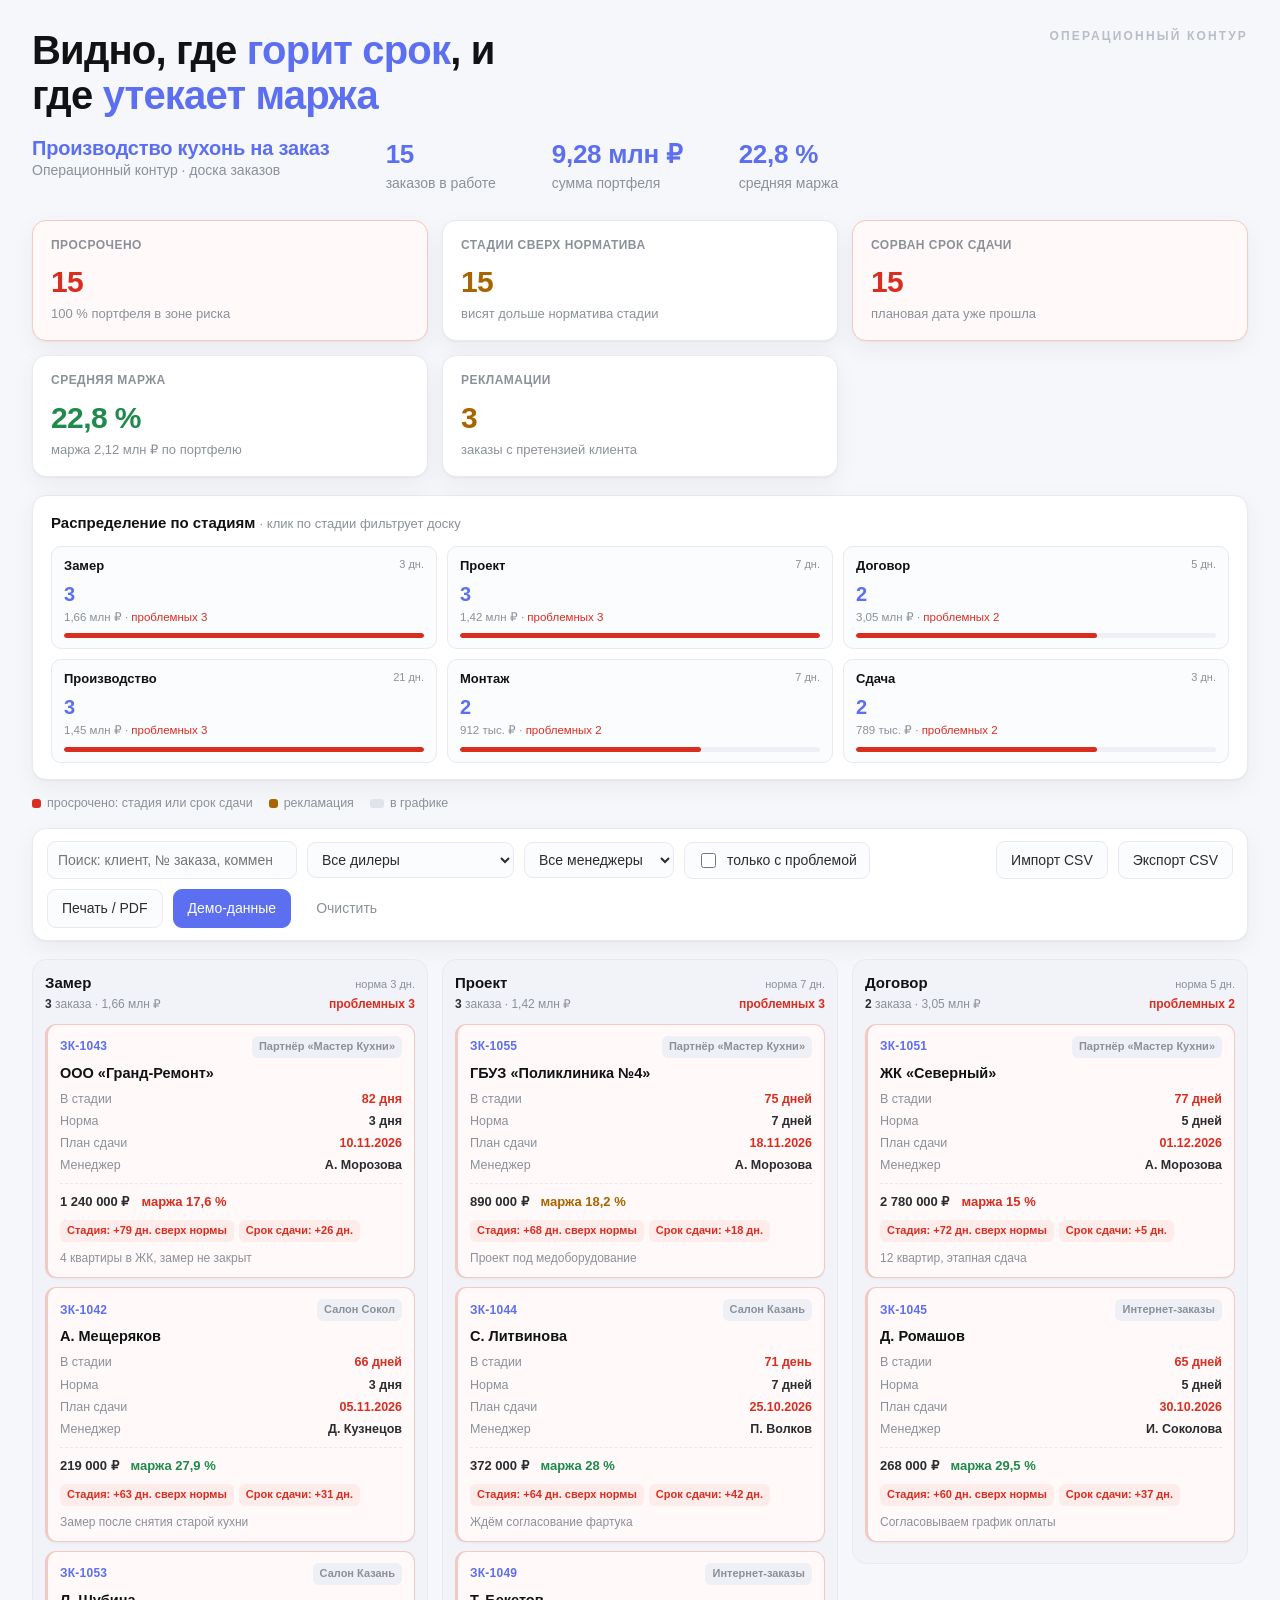
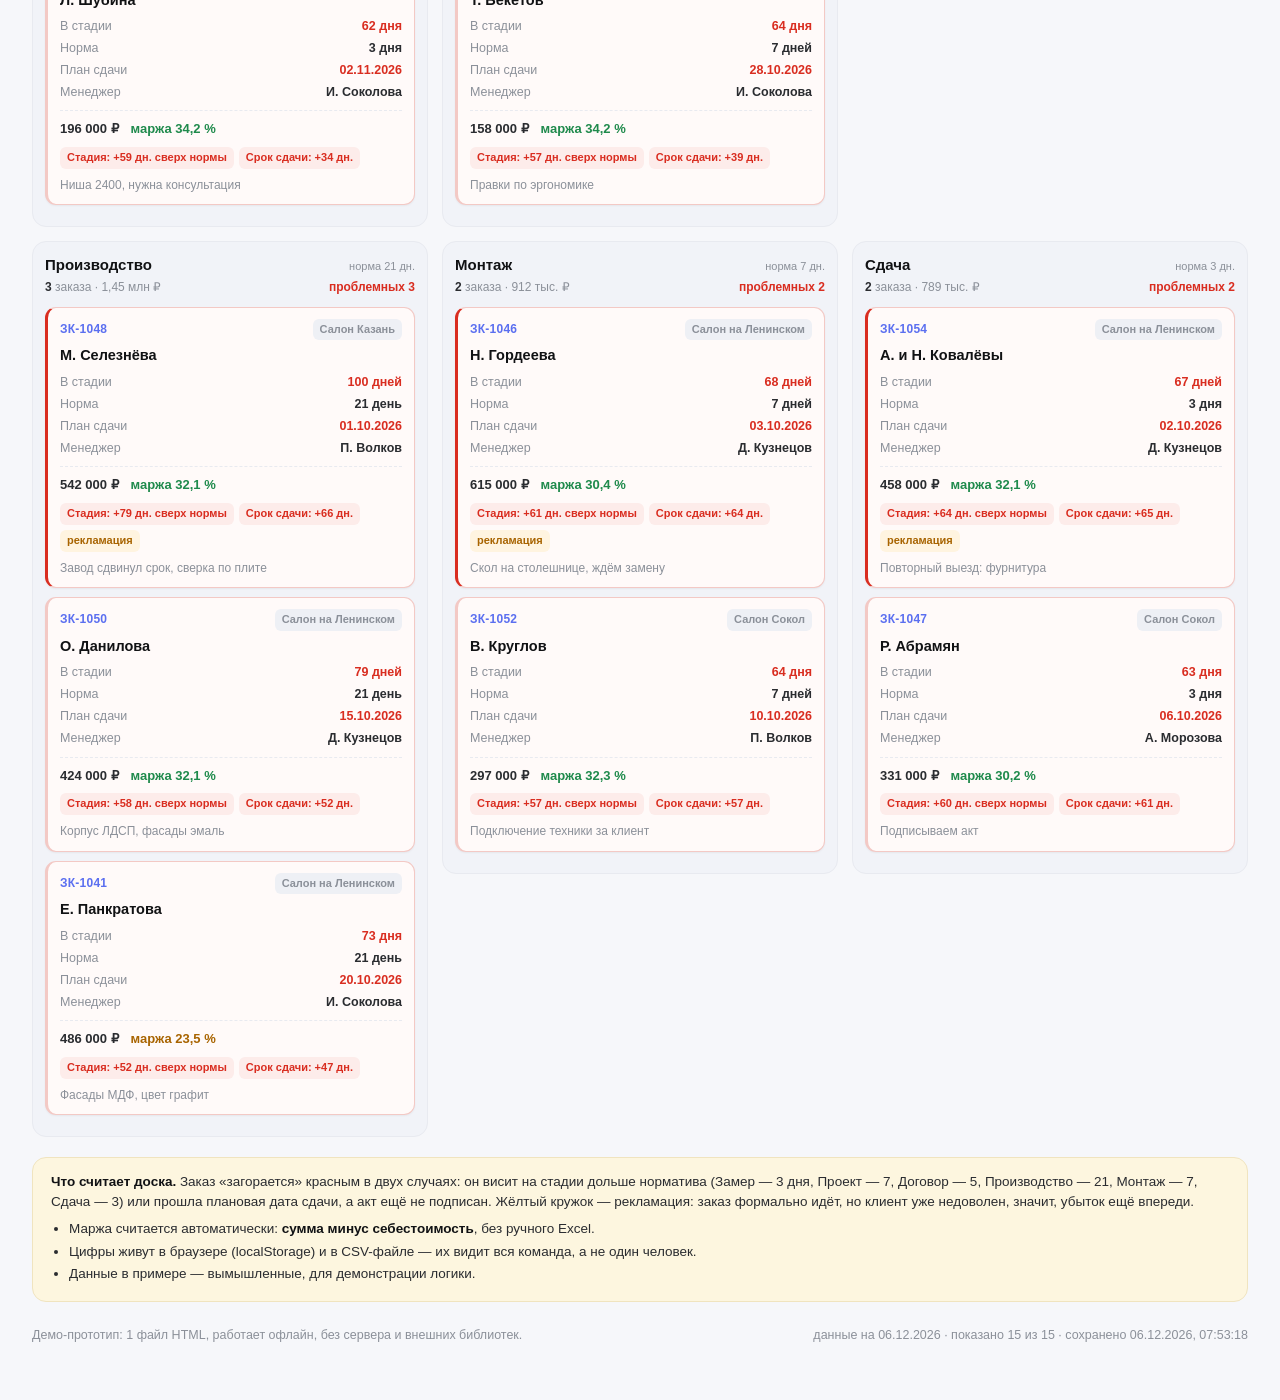
==== Systematica/case_operational_director/tool/index.html @ 05aae164 "Systematica: план на 3 месяца и доска заказов (HTML-прототип + автотест + PDF)" ====
<!DOCTYPE html>
<html lang="ru">
<head>
<meta charset="utf-8">
<meta name="viewport" content="width=device-width, initial-scale=1">
<title>Доска заказов · контроль сроков и маржи</title>
<style>
:root{
  --ink:#111214;
  --body:#2a2c30;
  --muted:#8b9099;
  --accent:#5b6ff0;
  --accent-soft:#8b98f5;
  --chip-bg:#eef1fb;
  --chip-ink:#2f6fd0;
  --cream:#fdf6df;
  --line:#e8eaf0;
  --card:#ffffff;
  --bg:#f6f7fa;
  --red:#d92d20;
  --red-bg:#fdecea;
  --amber:#a86400;
  --amber-bg:#fff4e0;
  --green:#1f8a4c;
  --green-bg:#e9f7ee;
  --radius:14px;
  --shadow:0 1px 2px rgba(17,18,20,.04), 0 8px 24px rgba(17,18,20,.05);
}
*{box-sizing:border-box}
html,body{margin:0}
body{
  background:var(--bg);
  color:var(--body);
  font-family:'Inter','Manrope','Golos Text',-apple-system,BlinkMacSystemFont,'Helvetica Neue',Arial,sans-serif;
  font-size:15px;
  line-height:1.45;
  -webkit-font-smoothing:antialiased;
}
.wrap{max-width:1780px;margin:0 auto;padding:28px 32px 56px}
.hl{color:var(--accent)}

/* ---------- header ---------- */
.top{display:flex;justify-content:space-between;align-items:flex-start;gap:24px;margin-bottom:22px}
.mark{color:#b9bdc7;font-size:12px;letter-spacing:.18em;text-transform:uppercase;font-weight:600;white-space:nowrap}
h1{
  margin:0 0 14px;
  font-size:40px;
  line-height:1.12;
  font-weight:800;
  letter-spacing:-.02em;
  color:var(--ink);
  max-width:22ch;
}
.facts{display:flex;gap:56px;flex-wrap:wrap;margin:18px 0 0}
.fact b{display:block;font-size:26px;font-weight:700;color:var(--accent);letter-spacing:-.01em}
.fact span{display:block;font-size:14px;color:var(--muted)}
.fact-h{font-size:20px!important;font-weight:700;color:var(--accent)!important;line-height:1.2}
.fact-hs{font-size:14px;color:var(--body)}

/* ---------- kpi ---------- */
.kpis{display:grid;grid-template-columns:repeat(5,1fr);gap:14px;margin:26px 0 18px}
.kpi{background:var(--card);border:1px solid var(--line);border-radius:var(--radius);padding:16px 18px;box-shadow:var(--shadow)}
.kpi .lbl{font-size:12px;letter-spacing:.04em;text-transform:uppercase;color:var(--muted);font-weight:600}
.kpi .val{font-size:30px;font-weight:800;letter-spacing:-.02em;margin-top:6px;color:var(--ink)}
.kpi .sub{font-size:13px;color:var(--muted);margin-top:2px}
.kpi.bad{border-color:#f3c9c5;background:#fffaf9}
.kpi.bad .val{color:var(--red)}
.kpi.warn .val{color:var(--amber)}
.kpi.good .val{color:var(--green)}

/* ---------- stage bar ---------- */
.stages{background:var(--card);border:1px solid var(--line);border-radius:var(--radius);padding:16px 18px;box-shadow:var(--shadow);margin-bottom:14px}
.stages h2{margin:0 0 12px;font-size:15px;font-weight:700;color:var(--ink)}
.stages h2 small{font-weight:500;color:var(--muted);font-size:13px}
.sbar{display:grid;grid-template-columns:repeat(6,1fr);gap:10px}
.schip{border:1px solid var(--line);border-radius:10px;padding:10px 12px;cursor:pointer;background:#fbfcfe;transition:.12s}
.schip:hover{border-color:var(--accent-soft);background:var(--chip-bg)}
.schip.active{border-color:var(--accent);background:var(--chip-bg);box-shadow:0 0 0 2px rgba(91,111,240,.15)}
.schip .nm{font-size:13px;font-weight:600;color:var(--ink);display:flex;justify-content:space-between;gap:6px}
.schip .nm i{font-style:normal;color:var(--muted);font-weight:500;font-size:11px}
.schip .cnt{font-size:20px;font-weight:800;color:var(--accent);margin-top:4px}
.schip .sum{font-size:11.5px;color:var(--muted)}
.track{height:5px;border-radius:3px;background:#eef0f5;margin-top:8px;overflow:hidden}
.track i{display:block;height:100%;background:var(--accent);border-radius:3px}
.track i.hot{background:var(--red)}

/* ---------- toolbar ---------- */
.bar{display:flex;flex-wrap:wrap;gap:10px;align-items:center;background:var(--card);border:1px solid var(--line);border-radius:var(--radius);padding:12px 14px;box-shadow:var(--shadow);margin-bottom:18px}
.bar input[type=search],.bar select{font:inherit;font-size:14px;color:var(--body);border:1px solid var(--line);border-radius:9px;padding:8px 10px;background:#fbfcfe;min-width:150px}
.bar input[type=search]{min-width:250px}
.bar input:focus,.bar select:focus{outline:none;border-color:var(--accent-soft);background:#fff}
.switch{display:flex;align-items:center;gap:8px;font-size:14px;color:var(--body);cursor:pointer;user-select:none;padding:7px 12px;border:1px solid var(--line);border-radius:9px;background:#fbfcfe}
.switch input{accent-color:var(--red);width:15px;height:15px}
.spacer{flex:1}
.btn{font:inherit;font-size:14px;font-weight:500;border:1px solid var(--line);background:#fbfcfe;color:var(--body);border-radius:9px;padding:8px 14px;cursor:pointer;transition:.12s}
.btn:hover{border-color:var(--accent-soft);color:var(--accent)}
.btn.primary{background:var(--accent);border-color:var(--accent);color:#fff}
.btn.primary:hover{background:#4a5ee5;color:#fff}
.btn.ghost{background:transparent;border-color:transparent;color:var(--muted)}
.btn.ghost:hover{color:var(--red)}
/* ---------- board ---------- */
.board{display:grid;grid-template-columns:repeat(6,minmax(0,1fr));gap:14px;align-items:start}
.col{background:#f1f3f8;border:1px solid var(--line);border-radius:var(--radius);padding:12px;min-height:120px}
.col.dim{opacity:.45}
.col-head{display:flex;align-items:baseline;justify-content:space-between;gap:8px}
.col-head .nm{font-size:15px;font-weight:700;color:var(--ink)}
.col-head .sla{font-size:11px;color:var(--muted);font-weight:500}
.col-meta{font-size:12px;color:var(--muted);margin:3px 0 10px;display:flex;justify-content:space-between;gap:8px}
.col-meta b{color:var(--body);font-weight:600}
.col-meta .hot{color:var(--red);font-weight:600}

.card{background:var(--card);border:1px solid var(--line);border-left:3px solid #dfe3ec;border-radius:11px;padding:11px 12px;margin-bottom:9px;box-shadow:0 1px 2px rgba(17,18,20,.05)}
.card.last{border-left-color:var(--accent-soft)}
.card.hot{border-left-color:var(--red);background:#fffaf9;border-color:#f3c9c5}
.card.complaint{border-left-color:var(--amber)}
.card.hot.complaint{border-left-color:var(--red)}
.c-top{display:flex;align-items:center;justify-content:space-between;gap:8px;margin-bottom:6px}
.c-id{font-size:12px;font-weight:700;color:var(--accent);letter-spacing:.02em}
.c-client{font-size:14.5px;font-weight:700;color:var(--ink);line-height:1.25}
.c-rows{margin-top:8px;display:grid;gap:4px;font-size:12.5px;color:var(--body)}
.c-rows div{display:flex;justify-content:space-between;gap:10px}
.c-rows span{color:var(--muted)}
.c-money{display:flex;gap:12px;margin-top:9px;padding-top:9px;border-top:1px dashed var(--line);font-size:13px}
.c-money b{font-weight:700}
.m-good{color:var(--green)}
.m-mid{color:var(--amber)}
.m-bad{color:var(--red)}
.c-note{margin-top:8px;font-size:12px;color:var(--muted);line-height:1.35}
.badges{display:flex;flex-wrap:wrap;gap:5px;margin-top:8px}
.b{font-size:11px;font-weight:600;border-radius:6px;padding:3px 7px;white-space:nowrap}
.b.red{background:var(--red-bg);color:var(--red)}
.b.amber{background:var(--amber-bg);color:var(--amber)}
.b.blue{background:var(--chip-bg);color:var(--chip-ink)}
.b.grey{background:#eef0f5;color:var(--muted)}
.empty{color:var(--muted);font-size:12.5px;padding:14px 4px;text-align:center;border:1px dashed var(--line);border-radius:10px}
/* ---------- legend / footer ---------- */
.legend{display:flex;flex-wrap:wrap;gap:16px;align-items:center;margin:0 0 16px;font-size:12.5px;color:var(--muted)}
.legend .dot{display:inline-block;width:9px;height:9px;border-radius:3px;margin-right:6px;vertical-align:-1px}
.legend .dot.r{background:var(--red)}
.legend .dot.a{background:var(--amber)}
.legend .dot.b{background:#dfe3ec}
.note{background:var(--cream);border:1px solid #f0e4bf;border-radius:var(--radius);padding:14px 18px;font-size:13.5px;color:var(--body);margin-top:20px}
.note b{color:var(--ink)}
.note ul{margin:8px 0 0;padding-left:18px}
.note li{margin:3px 0}
.foot{margin-top:24px;font-size:12.5px;color:var(--muted);display:flex;justify-content:space-between;gap:16px;flex-wrap:wrap}

.toast{position:fixed;right:24px;bottom:24px;background:var(--ink);color:#fff;font-size:13.5px;padding:11px 16px;border-radius:10px;opacity:0;transform:translateY(8px);transition:.18s;pointer-events:none;z-index:9}
.toast.show{opacity:1;transform:none}

@media (max-width:1400px){
  .board{grid-template-columns:repeat(3,minmax(0,1fr))}
  .kpis{grid-template-columns:repeat(3,1fr)}
  .sbar{grid-template-columns:repeat(3,1fr)}
}
@media (max-width:820px){
  .wrap{padding:20px 16px 40px}
  .board,.kpis,.sbar{grid-template-columns:1fr}
  h1{font-size:29px}
  .facts{gap:26px}
}

@page{size:A3 landscape;margin:10mm}
@media print{
  body{background:#fff}
  .bar,.btn,.switch{display:none!important}
  .board{grid-template-columns:repeat(6,minmax(0,1fr))}
  .card{break-inside:avoid}
}
</style>
</head>
<body>
<div class="wrap">
  <div class="top">
    <div>
      <h1>Видно, где <span class="hl">горит срок</span>, и где <span class="hl">утекает маржа</span></h1>
      <div class="facts">
        <div class="fact">
          <b class="fact-h">Производство кухонь на заказ</b>
          <span class="fact-hs">Операционный контур · доска заказов</span>
        </div>
        <div class="fact"><b id="f-orders">—</b><span>заказов в работе</span></div>
        <div class="fact"><b id="f-money">—</b><span>сумма портфеля</span></div>
        <div class="fact"><b id="f-margin">—</b><span>средняя маржа</span></div>
      </div>
    </div>
    <div class="mark">операционный контур</div>
  </div>

  <div class="kpis">
    <div class="kpi bad">
      <div class="lbl">Просрочено</div>
      <div class="val" id="k-hot">—</div>
      <div class="sub" id="k-hot-sub">—</div>
    </div>
    <div class="kpi warn">
      <div class="lbl">Стадии сверх норматива</div>
      <div class="val" id="k-breach">—</div>
      <div class="sub">висят дольше норматива стадии</div>
    </div>
    <div class="kpi bad">
      <div class="lbl">Сорван срок сдачи</div>
      <div class="val" id="k-plan">—</div>
      <div class="sub">плановая дата уже прошла</div>
    </div>
    <div class="kpi good">
      <div class="lbl">Средняя маржа</div>
      <div class="val" id="k-margin">—</div>
      <div class="sub" id="k-margin-sub">—</div>
    </div>
    <div class="kpi warn">
      <div class="lbl">Рекламации</div>
      <div class="val" id="k-complaints">—</div>
      <div class="sub">заказы с претензией клиента</div>
    </div>
  </div>

  <section class="stages">
    <h2>Распределение по стадиям <small>· клик по стадии фильтрует доску</small></h2>
    <div class="sbar" id="sbar"></div>
  </section>

  <div class="legend">
    <span><i class="dot r"></i>просрочено: стадия или срок сдачи</span>
    <span><i class="dot a"></i>рекламация</span>
    <span><i class="dot b"></i>в графике</span>
  </div>

  <div class="bar">
    <input type="search" id="q" placeholder="Поиск: клиент, № заказа, комментарий">
    <select id="f-dealer"><option value="">Все дилеры</option></select>
    <select id="f-manager"><option value="">Все менеджеры</option></select>
    <label class="switch"><input type="checkbox" id="f-hot"> только с проблемой</label>
    <div class="spacer"></div>
    <button class="btn" id="b-import" type="button">Импорт CSV</button>
    <input type="file" id="file" accept=".csv,text/csv" hidden>
    <button class="btn" id="b-export" type="button">Экспорт CSV</button>
    <button class="btn" id="b-print" type="button">Печать / PDF</button>
    <button class="btn primary" id="b-demo" type="button">Демо-данные</button>
    <button class="btn ghost" id="b-clear" type="button">Очистить</button>
  </div>

  <div class="board" id="board"></div>

  <div class="note">
    <b>Что считает доска.</b> Заказ «загорается» красным в двух случаях: он висит на стадии
    дольше норматива (Замер — 3 дня, Проект — 7, Договор — 5, Производство — 21, Монтаж — 7,
    Сдача — 3) или прошла плановая дата сдачи, а акт ещё не подписан. Жёлтый кружок — рекламация:
    заказ формально идёт, но клиент уже недоволен, значит, убыток ещё впереди.
    <ul>
      <li>Маржа считается автоматически: <b>сумма минус себестоимость</b>, без ручного Excel.</li>
      <li>Цифры живут в браузере (localStorage) и в CSV-файле — их видит вся команда, а не один человек.</li>
      <li>Данные в примере — вымышленные, для демонстрации логики.</li>
    </ul>
  </div>

  <div class="foot">
    <span>Демо-прототип: 1 файл HTML, работает офлайн, без сервера и внешних библиотек.</span>
    <span id="foot-stamp">—</span>
  </div>
</div>
<div class="toast" id="toast"></div>
<script>
(function () {
'use strict';

/* ---------- словарь стадий и нормативы ---------- */
var STAGES = ['Замер', 'Проект', 'Договор', 'Производство', 'Монтаж', 'Сдача'];
var SLA = { 'Замер': 3, 'Проект': 7, 'Договор': 5, 'Производство': 21, 'Монтаж': 7, 'Сдача': 3 };
var DEFAULT_SLA = 7;
var KEY = 'sys_orders_board_v1';

/* ---------- демо-данные (те же, что в sample_orders.csv) ---------- */
var DEMO_CSV = [
'№;Клиент;Дилер;Менеджер;Стадия;Сумма;Себестоимость;В стадии с;План сдачи;Рекламация;Комментарий',
'ЗК-1041;Е. Панкратова;Салон на Ленинском;И. Соколова;Производство;486000;372000;2026-09-24;2026-10-20;нет;Фасады МДФ, цвет графит',
'ЗК-1042;А. Мещеряков;Салон Сокол;Д. Кузнецов;Замер;219000;158000;2026-10-01;2026-11-05;нет;Замер после снятия старой кухни',
'ЗК-1043;ООО «Гранд-Ремонт»;Партнёр «Мастер Кухни»;А. Морозова;Замер;1240000;1022000;2026-09-15;2026-11-10;нет;4 квартиры в ЖК, замер не закрыт',
'ЗК-1044;С. Литвинова;Салон Казань;П. Волков;Проект;372000;268000;2026-09-26;2026-10-25;нет;Ждём согласование фартука',
'ЗК-1045;Д. Ромашов;Интернет-заказы;И. Соколова;Договор;268000;189000;2026-10-02;2026-10-30;нет;Согласовываем график оплаты',
'ЗК-1046;Н. Гордеева;Салон на Ленинском;Д. Кузнецов;Монтаж;615000;428000;2026-09-29;2026-10-03;да;Скол на столешнице, ждём замену',
'ЗК-1047;Р. Абрамян;Салон Сокол;А. Морозова;Сдача;331000;231000;2026-10-04;2026-10-06;нет;Подписываем акт',
'ЗК-1048;М. Селезнёва;Салон Казань;П. Волков;Производство;542000;368000;2026-08-28;2026-10-01;да;Завод сдвинул срок, сверка по плите',
'ЗК-1049;Т. Бекетов;Интернет-заказы;И. Соколова;Проект;158000;104000;2026-10-03;2026-10-28;нет;Правки по эргономике',
'ЗК-1050;О. Данилова;Салон на Ленинском;Д. Кузнецов;Производство;424000;288000;2026-09-18;2026-10-15;нет;Корпус ЛДСП, фасады эмаль',
'ЗК-1051;ЖК «Северный»;Партнёр «Мастер Кухни»;А. Морозова;Договор;2780000;2363000;2026-09-20;2026-12-01;нет;12 квартир, этапная сдача',
'ЗК-1052;В. Круглов;Салон Сокол;П. Волков;Монтаж;297000;201000;2026-10-03;2026-10-10;нет;Подключение техники за клиент',
'ЗК-1053;Л. Шубина;Салон Казань;И. Соколова;Замер;196000;129000;2026-10-05;2026-11-02;нет;Ниша 2400, нужна консультация',
'ЗК-1054;А. и Н. Ковалёвы;Салон на Ленинском;Д. Кузнецов;Сдача;458000;311000;2026-09-30;2026-10-02;да;Повторный выезд: фурнитура',
'ЗК-1055;ГБУЗ «Поликлиника №4»;Партнёр «Мастер Кухни»;А. Морозова;Проект;890000;728000;2026-09-22;2026-11-18;нет;Проект под медоборудование'
].join('\n');

/* ---------- заголовки CSV ---------- */
var HEAD = {
  id: ['id', 'номер', 'номерзаказа', 'заказ', 'заказа', 'no', 'nn'],
  client: ['клиент'],
  dealer: ['дилер', 'салон'],
  manager: ['менеджер'],
  stage: ['стадия', 'этап'],
  amount: ['сумма', 'стоимость'],
  cost: ['себестоимость', 'затраты', 'cost'],
  stageSince: ['встадиис', 'встадии', 'датастадии', 'stagesince'],
  planDate: ['плансдачи', 'плановаядата', 'пландата', 'план'],
  complaint: ['рекламация', 'претензия'],
  comment: ['комментарий', 'примечание', 'коммент']
};
var HEAD_LOOKUP = (function () {
  var m = {};
  Object.keys(HEAD).forEach(function (f) {
    HEAD[f].forEach(function (a) { m[normHeader(a)] = f; });
  });
  return m;
})();

/* ---------- утилиты ---------- */
function normHeader(h) {
  return String(h == null ? '' : h).toLowerCase().replace(/ё/g, 'е')
    .replace(/[№#]/g, 'номер').replace(/[^a-zа-я0-9]/g, '');
}
function pad2(n) { return n < 10 ? '0' + n : '' + n; }
function todayISO() {
  var d = new Date();
  return d.getFullYear() + '-' + pad2(d.getMonth() + 1) + '-' + pad2(d.getDate());
}
function parseDate(s) {
  s = String(s == null ? '' : s).trim();
  var m = s.match(/^(\d{4})-(\d{1,2})-(\d{1,2})/);
  if (m) { return m[1] + '-' + pad2(+m[2]) + '-' + pad2(+m[3]); }
  m = s.match(/^(\d{1,2})[.\/](\d{1,2})[.\/](\d{2,4})/);
  if (m) {
    var y = +m[3] < 100 ? 2000 + +m[3] : +m[3];
    return y + '-' + pad2(+m[2]) + '-' + pad2(+m[1]);
  }
  return '';
}
function isoToDate(iso) { return new Date(iso + 'T00:00:00'); }
function daysBetween(aISO, bISO) {
  return Math.round((isoToDate(bISO) - isoToDate(aISO)) / 86400000);
}
function num(v) {
  if (typeof v === 'number') { return v; }
  var s = String(v == null ? '' : v).replace(/\s|\u00a0/g, '').replace(/[₽р]/gi, '');
  if (s.indexOf(',') > -1 && s.indexOf('.') > -1) { s = s.replace(/\./g, '').replace(',', '.'); }
  else { s = s.replace(',', '.'); }
  var n = parseFloat(s);
  return isFinite(n) ? n : 0;
}
function isYes(v) {
  var s = String(v == null ? '' : v).trim().toLowerCase();
  return s === 'да' || s === 'yes' || s === 'true' || s === '1' || s === 'y' || s === 'д';
}
function fmtMoney(n) {
  return Math.round(n).toLocaleString('ru-RU') + ' \u20bd';
}
function fmtShort(n) {
  if (Math.abs(n) >= 1e6) { return (n / 1e6).toLocaleString('ru-RU', { maximumFractionDigits: 2 }) + ' млн \u20bd'; }
  if (Math.abs(n) >= 1e3) { return (n / 1e3).toLocaleString('ru-RU', { maximumFractionDigits: 0 }) + ' тыс. \u20bd'; }
  return fmtMoney(n);
}
function esc(s) {
  return String(s == null ? '' : s).replace(/[&<>"']/g, function (c) {
    return { '&': '&amp;', '<': '&lt;', '>': '&gt;', '"': '&quot;', "'": '&#39;' }[c];
  });
}
function plural(n, one, few, many) {
  var m10 = n % 10, m100 = n % 100;
  if (m10 === 1 && m100 !== 11) { return one; }
  if (m10 >= 2 && m10 <= 4 && (m100 < 10 || m100 >= 20)) { return few; }
  return many;
}
/* ---------- CSV: чтение записи ---------- */
function splitCsvLine(line, d) {
  var out = [], cur = '', q = false, i, c;
  for (i = 0; i < line.length; i++) {
    c = line[i];
    if (q) {
      if (c === '"') {
        if (line[i + 1] === '"') { cur += '"'; i++; } else { q = false; }
      } else { cur += c; }
    } else if (c === '"') { q = true; }
    else if (c === d) { out.push(cur); cur = ''; }
    else { cur += c; }
  }
  out.push(cur);
  return out;
}
function detectDelimiter(line) {
  var sc = (line.match(/;/g) || []).length;
  var cc = (line.match(/,/g) || []).length;
  var tc = (line.match(/\t/g) || []).length;
  if (tc > sc && tc > cc) { return '\t'; }
  return sc >= cc ? ';' : ',';
}
function parseCSV(text) {
  text = String(text).replace(/^\uFEFF/, '');
  var lines = text.split(/\r?\n/).filter(function (l) { return l.trim() !== ''; });
  if (!lines.length) { return []; }
  var d = detectDelimiter(lines[0]);
  var map = splitCsvLine(lines[0], d).map(function (h) { return HEAD_LOOKUP[normHeader(h)] || null; });
  var out = [], i, j, f, v, o, cells;
  for (i = 1; i < lines.length; i++) {
    cells = splitCsvLine(lines[i], d);
    o = { id: '', client: '', dealer: '', manager: '', stage: '', amount: 0, cost: 0,
          stageSince: '', planDate: '', complaint: false, comment: '' };
    for (j = 0; j < map.length; j++) {
      f = map[j];
      if (!f) { continue; }
      v = cells[j];
      if (v == null) { continue; }
      v = String(v).trim();
      if (f === 'amount' || f === 'cost') { o[f] = num(v); }
      else if (f === 'complaint') { o.complaint = isYes(v); }
      else if (f === 'stageSince' || f === 'planDate') { o[f] = parseDate(v); }
      else { o[f] = v; }
    }
    if (!o.id && !o.client) { continue; }
    if (!o.id) { o.id = 'Б/' + i; }
    if (!o.stage) { o.stage = STAGES[0]; }
    out.push(o);
  }
  return out;
}
function qcell(v) {
  v = String(v == null ? '' : v);
  return /[;"\n]/.test(v) ? '"' + v.replace(/"/g, '""') + '"' : v;
}
function serializeCSV(orders) {
  var head = ['№', 'Клиент', 'Дилер', 'Менеджер', 'Стадия', 'Сумма', 'Себестоимость',
              'В стадии с', 'План сдачи', 'Рекламация', 'Комментарий'];
  var rows = orders.map(function (o) {
    return [o.id, o.client, o.dealer, o.manager, o.stage, Math.round(o.amount), Math.round(o.cost),
            o.stageSince, o.planDate, o.complaint ? 'да' : 'нет', o.comment].map(qcell).join(';');
  });
  return head.join(';') + '\n' + rows.join('\n') + '\n';
}

/* ---------- состояние и хранилище ---------- */
var state = {
  orders: [], q: '', dealer: '', manager: '', onlyHot: false, stage: null,
  today: todayISO(), savedAt: null, source: ''
};
function save() {
  try {
    state.savedAt = new Date().toISOString();
    localStorage.setItem(KEY, JSON.stringify({ savedAt: state.savedAt, orders: state.orders }));
  } catch (e) { /* приватный режим — просто работаем без сохранения */ }
}
function load() {
  try {
    var raw = localStorage.getItem(KEY);
    if (!raw) { return false; }
    var d = JSON.parse(raw);
    if (!d || !Array.isArray(d.orders) || !d.orders.length) { return false; }
    state.orders = d.orders;
    state.savedAt = d.savedAt || null;
    return true;
  } catch (e) { return false; }
}

/* ---------- расчёт модели ---------- */
function enrich(o) {
  var sla = SLA[o.stage] || DEFAULT_SLA;
  var inStage = o.stageSince ? Math.max(0, daysBetween(o.stageSince, state.today)) : null;
  var planLate = o.planDate ? (o.planDate < state.today) : false;
  var margin = o.amount - o.cost;
  return {
    raw: o,
    sla: sla,
    inStage: inStage,
    stageBreach: inStage != null && inStage > sla,
    planLate: planLate,
    planLateDays: planLate ? daysBetween(o.planDate, state.today) : 0,
    margin: margin,
    marginPct: o.amount > 0 ? margin / o.amount * 100 : 0,
    overdue: (inStage != null && inStage > sla) || planLate
  };
}
function stagesInUse() {
  var list = STAGES.slice();
  state.orders.forEach(function (o) {
    if (o.stage && list.indexOf(o.stage) === -1) { list.push(o.stage); }
  });
  return list;
}
function visibleRows() {
  var q = state.q.trim().toLowerCase();
  return state.orders.map(enrich).filter(function (r) {
    var o = r.raw;
    if (state.stage && o.stage !== state.stage) { return false; }
    if (state.dealer && o.dealer !== state.dealer) { return false; }
    if (state.manager && o.manager !== state.manager) { return false; }
    if (state.onlyHot && !(r.overdue || o.complaint)) { return false; }
    if (q) {
      var hay = [o.id, o.client, o.dealer, o.manager, o.comment, o.stage].join(' ').toLowerCase();
      if (hay.indexOf(q) === -1) { return false; }
    }
    return true;
  });
}
function totals(rows) {
  var t = { n: rows.length, hot: 0, breach: 0, plan: 0, complaints: 0,
            amount: 0, margin: 0, byStage: {} };
  stagesInUse().forEach(function (s) { t.byStage[s] = { n: 0, hot: 0, amount: 0 }; });
  rows.forEach(function (r) {
    t.amount += r.raw.amount;
    t.margin += r.margin;
    if (r.overdue) { t.hot++; }
    if (r.stageBreach) { t.breach++; }
    if (r.planLate) { t.plan++; }
    if (r.raw.complaint) { t.complaints++; }
    var b = t.byStage[r.raw.stage] || (t.byStage[r.raw.stage] = { n: 0, hot: 0, amount: 0 });
    b.n++;
    b.amount += r.raw.amount;
    if (r.overdue) { b.hot++; }
  });
  t.marginPct = t.amount > 0 ? t.margin / t.amount * 100 : 0;
  t.hotPct = t.n > 0 ? t.hot / t.n * 100 : 0;
  return t;
}
/* ---------- формат вывода ---------- */
function fmtPct(v) { return v.toLocaleString('ru-RU', { maximumFractionDigits: 1 }) + ' %'; }
function fmtDate(iso) {
  if (!iso) { return '—'; }
  var p = iso.split('-');
  return p[2] + '.' + p[1] + '.' + p[0];
}
function moneyClass(pct) { return pct >= 25 ? 'm-good' : (pct >= 18 ? 'm-mid' : 'm-bad'); }
function pluralDays(n) { return n + ' ' + plural(n, 'день', 'дня', 'дней'); }
function toast(msg) {
  var el = document.getElementById('toast');
  el.textContent = msg;
  el.classList.add('show');
  setTimeout(function () { el.classList.remove('show'); }, 2600);
}

/* ---------- рендер ---------- */
function cardHtml(r) {
  var o = r.raw, cls = ['card'];
  if (o.stage === STAGES[STAGES.length - 1]) { cls.push('last'); }
  if (o.complaint) { cls.push('complaint'); }
  if (r.overdue) { cls.push('hot'); }

  var badges = [];
  if (r.stageBreach) {
    badges.push('<span class="b red">Стадия: +' + (r.inStage - r.sla) + ' дн. сверх нормы</span>');
  }
  if (r.planLate) {
    badges.push('<span class="b red">Срок сдачи: +' + r.planLateDays + ' дн.</span>');
  }
  if (!r.stageBreach && !r.planLate) {
    badges.push('<span class="b blue">в графике</span>');
  }
  if (o.complaint) { badges.push('<span class="b amber">рекламация</span>'); }

  var stageLine = r.inStage == null
    ? '—'
    : '<b class="' + (r.stageBreach ? 'm-bad' : '') + '">' + pluralDays(r.inStage) + '</b>';

  return '' +
    '<article class="' + cls.join(' ') + '">' +
      '<div class="c-top">' +
        '<span class="c-id">' + esc(o.id) + '</span>' +
        '<span class="b grey">' + esc(o.dealer) + '</span>' +
      '</div>' +
      '<div class="c-client">' + esc(o.client) + '</div>' +
      '<div class="c-rows">' +
        '<div><span>В стадии</span>' + stageLine + '</div>' +
        '<div><span>Норма</span><b>' + pluralDays(r.sla) + '</b></div>' +
        '<div><span>План сдачи</span><b class="' + (r.planLate ? 'm-bad' : '') + '">' + fmtDate(o.planDate) + '</b></div>' +
        '<div><span>Менеджер</span><b>' + esc(o.manager) + '</b></div>' +
      '</div>' +
      '<div class="c-money">' +
        '<b>' + fmtMoney(o.amount) + '</b>' +
        '<b class="' + moneyClass(r.marginPct) + '">маржа ' + fmtPct(r.marginPct) + '</b>' +
      '</div>' +
      '<div class="badges">' + badges.join('') + '</div>' +
      (o.comment ? '<div class="c-note">' + esc(o.comment) + '</div>' : '') +
    '</article>';
}
function renderFacts(t) {
  document.getElementById('f-orders').textContent = t.n;
  document.getElementById('f-money').textContent = fmtShort(t.amount);
  document.getElementById('f-margin').textContent = fmtPct(t.marginPct);
}

function renderKpis(t) {
  document.getElementById('k-hot').textContent = t.hot;
  document.getElementById('k-hot-sub').textContent = fmtPct(t.hotPct) + ' портфеля в зоне риска';
  document.getElementById('k-breach').textContent = t.breach;
  document.getElementById('k-plan').textContent = t.plan;
  document.getElementById('k-margin').textContent = fmtPct(t.marginPct);
  document.getElementById('k-margin-sub').textContent = 'маржа ' + fmtShort(t.margin) + ' по портфелю';
  document.getElementById('k-complaints').textContent = t.complaints;
}

function renderStageBar(rows) {
  var t = totals(rows);
  var maxN = 1;
  stagesInUse().forEach(function (s) { if (t.byStage[s].n > maxN) { maxN = t.byStage[s].n; } });
  document.getElementById('sbar').innerHTML = stagesInUse().map(function (s) {
    var b = t.byStage[s] || { n: 0, hot: 0, amount: 0 };
    var w = Math.round(b.n / maxN * 100);
    var active = state.stage === s ? ' active' : '';
    return '<div class="schip' + active + '" data-stage="' + esc(s) + '">' +
      '<div class="nm">' + esc(s) + '<i>' + (SLA[s] || DEFAULT_SLA) + ' дн.</i></div>' +
      '<div class="cnt">' + b.n + '</div>' +
      '<div class="sum">' + fmtShort(b.amount) +
        (b.hot ? ' · <span style="color:#d92d20">проблемных ' + b.hot + '</span>' : '') + '</div>' +
      '<div class="track"><i class="' + (b.hot ? 'hot' : '') + '" style="width:' + w + '%"></i></div>' +
    '</div>';
  }).join('');
}

function renderBoard(rows) {
  var scrollTop = window.scrollY;
  var byStage = {};
  rows.forEach(function (r) {
    (byStage[r.raw.stage] = byStage[r.raw.stage] || []).push(r);
  });
  document.getElementById('board').innerHTML = stagesInUse().map(function (s) {
    var list = (byStage[s] || []).slice().sort(function (a, b) {
      if (a.overdue !== b.overdue) { return a.overdue ? -1 : 1; }
      if (a.raw.complaint !== b.raw.complaint) { return a.raw.complaint ? -1 : 1; }
      return (b.inStage || 0) - (a.inStage || 0);
    });
    var sum = list.reduce(function (a, r) { return a + r.raw.amount; }, 0);
    var hot = list.filter(function (r) { return r.overdue; }).length;
    var dim = state.stage && state.stage !== s ? ' dim' : '';
    return '<section class="col' + dim + '">' +
      '<div class="col-head"><span class="nm">' + esc(s) + '</span>' +
        '<span class="sla">норма ' + (SLA[s] || DEFAULT_SLA) + ' дн.</span></div>' +
      '<div class="col-meta"><span><b>' + list.length + '</b> ' +
        plural(list.length, 'заказ', 'заказа', 'заказов') + ' · ' + fmtShort(sum) + '</span>' +
        (hot ? '<span class="hot">проблемных ' + hot + '</span>' : '') + '</div>' +
      (list.length ? list.map(cardHtml).join('') : '<div class="empty">заказов нет</div>') +
    '</section>';
  }).join('');
  window.scrollTo(0, scrollTop);
}
function renderFilters() {
  var dealers = [], managers = [];
  state.orders.forEach(function (o) {
    if (o.dealer && dealers.indexOf(o.dealer) === -1) { dealers.push(o.dealer); }
    if (o.manager && managers.indexOf(o.manager) === -1) { managers.push(o.manager); }
  });
  dealers.sort(); managers.sort();
  function opts(list, cur, all) {
    return ['<option value="">' + all + '</option>'].concat(list.map(function (v) {
      return '<option value="' + esc(v) + '"' + (v === cur ? ' selected' : '') + '>' + esc(v) + '</option>';
    })).join('');
  }
  document.getElementById('f-dealer').innerHTML = opts(dealers, state.dealer, 'Все дилеры');
  document.getElementById('f-manager').innerHTML = opts(managers, state.manager, 'Все менеджеры');
}

function render() {
  var rows = visibleRows();
  var t = totals(rows);
  renderFacts(t);
  renderKpis(t);
  renderStageBar(rows);
  renderBoard(rows);
  renderFilters();
  var stamp = 'данные на ' + fmtDate(state.today) + ' · показано ' + rows.length +
    ' из ' + state.orders.length;
  if (state.savedAt) { stamp += ' · сохранено ' + new Date(state.savedAt).toLocaleString('ru-RU'); }
  document.getElementById('foot-stamp').textContent = stamp;
}

/* ---------- файлы ---------- */
function download(name, text) {
  var blob = new Blob(['\uFEFF' + text], { type: 'text/csv;charset=utf-8' });
  var a = document.createElement('a');
  a.href = URL.createObjectURL(blob);
  a.download = name;
  document.body.appendChild(a);
  a.click();
  setTimeout(function () { URL.revokeObjectURL(a.href); a.remove(); }, 0);
}
function readFileSmart(file, cb) {
  var fr = new FileReader();
  fr.onload = function () {
    var txt = String(fr.result);
    if (/\uFFFD/.test(txt)) {
      var fr2 = new FileReader();
      fr2.onload = function () { cb(String(fr2.result)); };
      fr2.readAsText(file, 'windows-1251');
    } else { cb(txt); }
  };
  fr.readAsText(file, 'utf-8');
}
/* ---------- события ---------- */
function resetFilters() {
  state.stage = null; state.dealer = ''; state.manager = ''; state.q = ''; state.onlyHot = false;
  document.getElementById('q').value = '';
  document.getElementById('f-hot').checked = false;
}

function bind() {
  document.getElementById('q').addEventListener('input', function (e) {
    state.q = e.target.value; render();
  });
  document.getElementById('f-dealer').addEventListener('change', function (e) {
    state.dealer = e.target.value; render();
  });
  document.getElementById('f-manager').addEventListener('change', function (e) {
    state.manager = e.target.value; render();
  });
  document.getElementById('f-hot').addEventListener('change', function (e) {
    state.onlyHot = e.target.checked; render();
  });
  document.getElementById('sbar').addEventListener('click', function (e) {
    var chip = e.target.closest ? e.target.closest('.schip') : null;
    if (!chip) { return; }
    var s = chip.getAttribute('data-stage');
    state.stage = state.stage === s ? null : s;
    render();
  });
  document.getElementById('b-import').addEventListener('click', function () {
    document.getElementById('file').click();
  });
  document.getElementById('file').addEventListener('change', function (e) {
    var f = e.target.files && e.target.files[0];
    if (!f) { return; }
    readFileSmart(f, function (txt) {
      var rows = parseCSV(txt);
      if (!rows.length) { toast('В файле не нашлось заказов — проверьте заголовки столбцов'); return; }
      state.orders = rows;
      resetFilters();
      save(); render();
      toast('Загружено заказов: ' + rows.length);
    });
    e.target.value = '';
  });
  document.getElementById('b-export').addEventListener('click', function () {
    download('orders_' + state.today + '.csv', serializeCSV(state.orders));
    toast('CSV выгружен');
  });
  document.getElementById('b-print').addEventListener('click', function () { window.print(); });
  document.getElementById('b-demo').addEventListener('click', function () {
    state.orders = parseCSV(DEMO_CSV);
    resetFilters();
    save(); render();
    toast('Загружены демо-данные: ' + state.orders.length + ' заказов');
  });
  document.getElementById('b-clear').addEventListener('click', function () {
    if (!window.confirm('Очистить доску и удалить сохранённые данные из браузера?')) { return; }
    try { localStorage.removeItem(KEY); } catch (e) {}
    state.orders = []; state.savedAt = null;
    resetFilters();
    render();
    toast('Данные очищены. Нажмите «Демо-данные» или загрузите CSV');
  });
}

/* ---------- старт ---------- */
function applyUrl() {
  var p = new URLSearchParams(window.location.search);
  if (p.get('hot') === '1') { state.onlyHot = true; }
  if (p.get('stage')) { state.stage = p.get('stage'); }
  if (p.get('dealer')) { state.dealer = p.get('dealer'); }
  if (p.get('manager')) { state.manager = p.get('manager'); }
  if (p.get('q')) { state.q = p.get('q'); }
}
function syncControls() {
  document.getElementById('q').value = state.q;
  document.getElementById('f-hot').checked = state.onlyHot;
}
function init() {
  if (!load()) {
    state.orders = parseCSV(DEMO_CSV);
    save();
  }
  applyUrl();
  bind();
  syncControls();
  render();
}
init();
})();
</script>
</body>
</html>
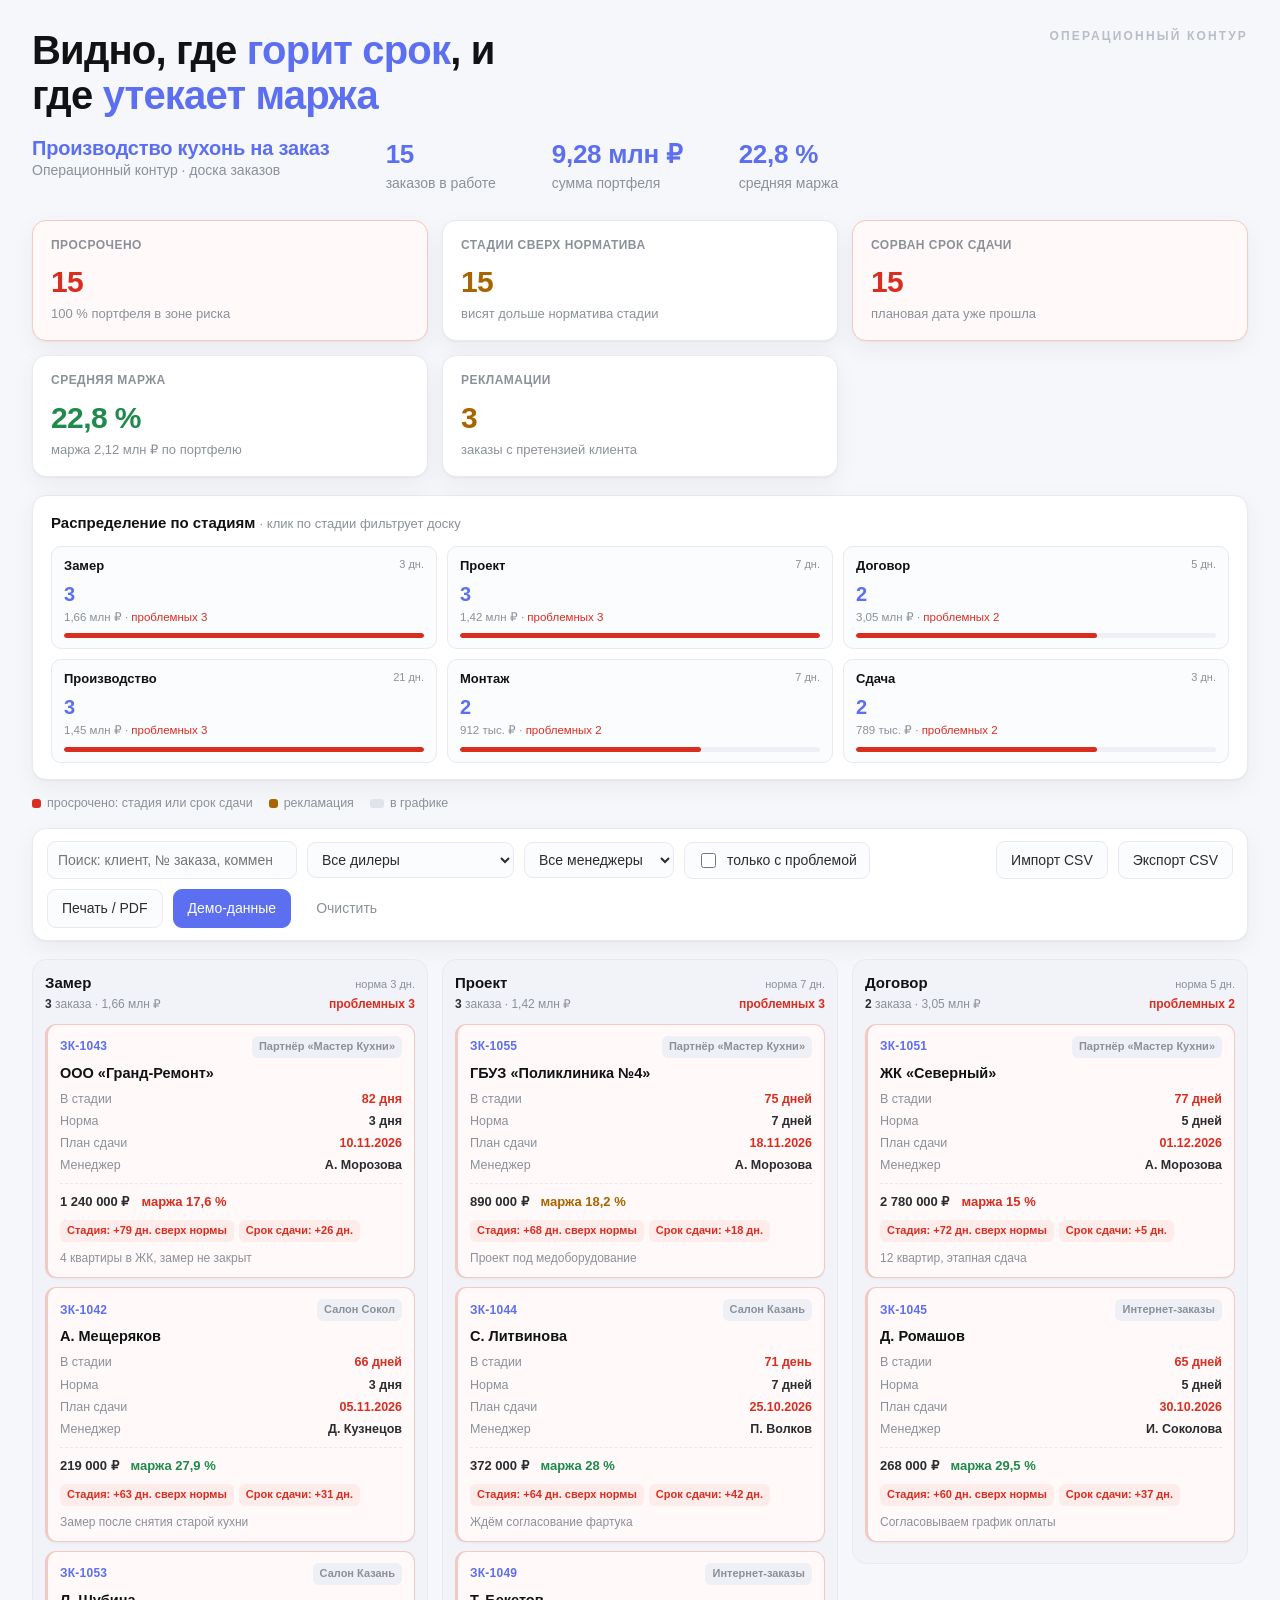
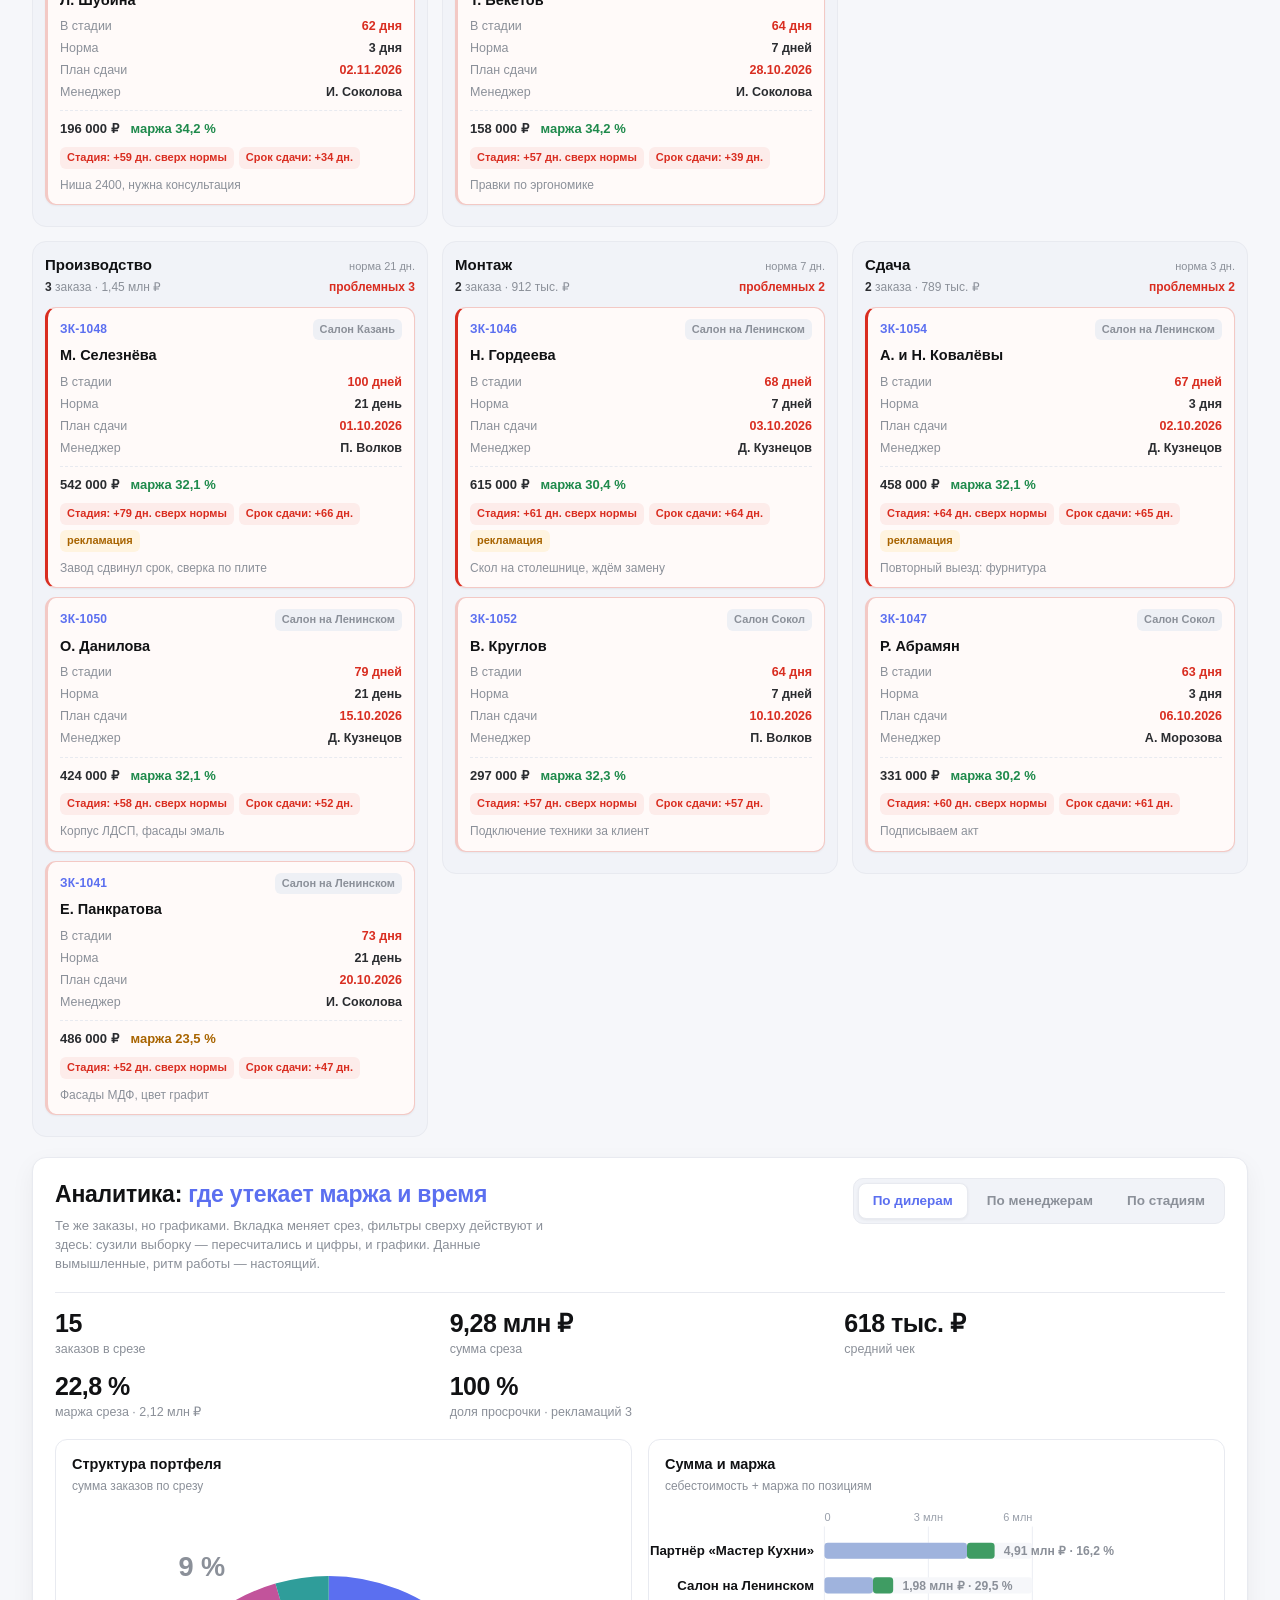
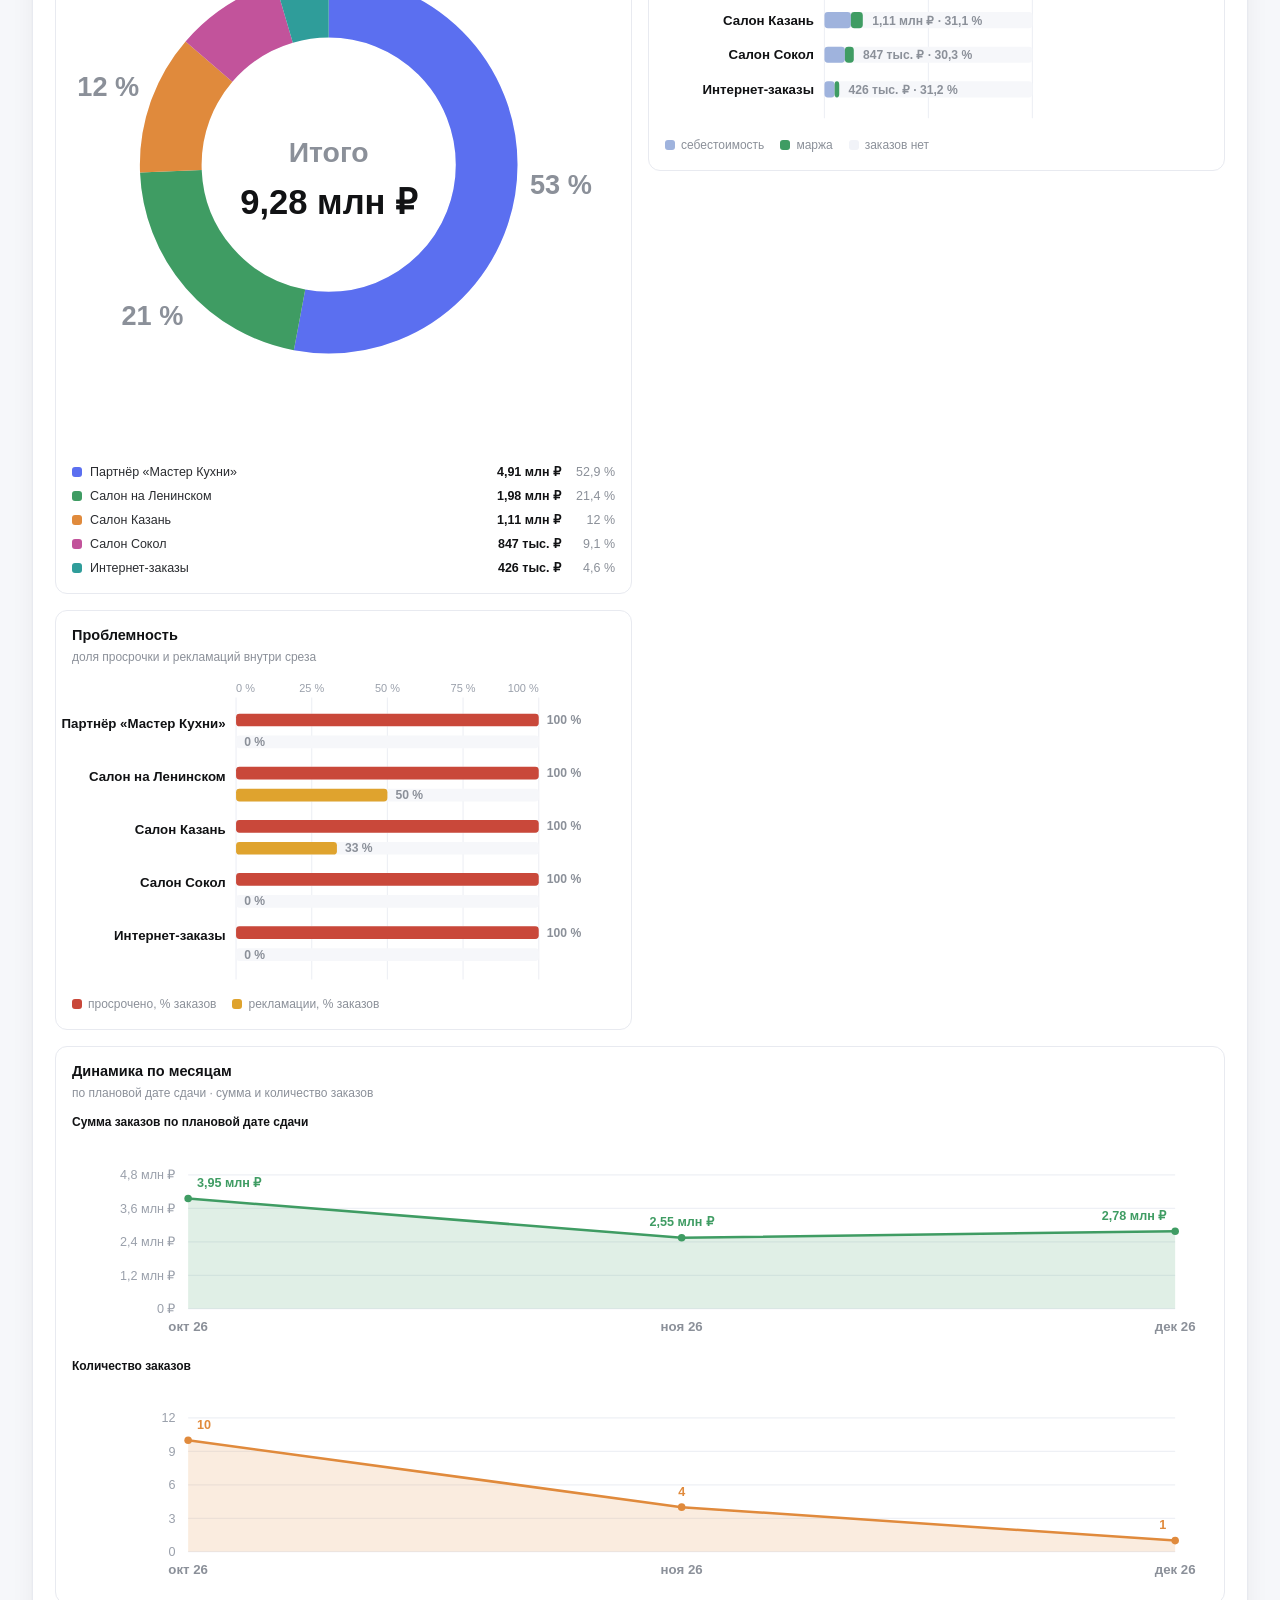
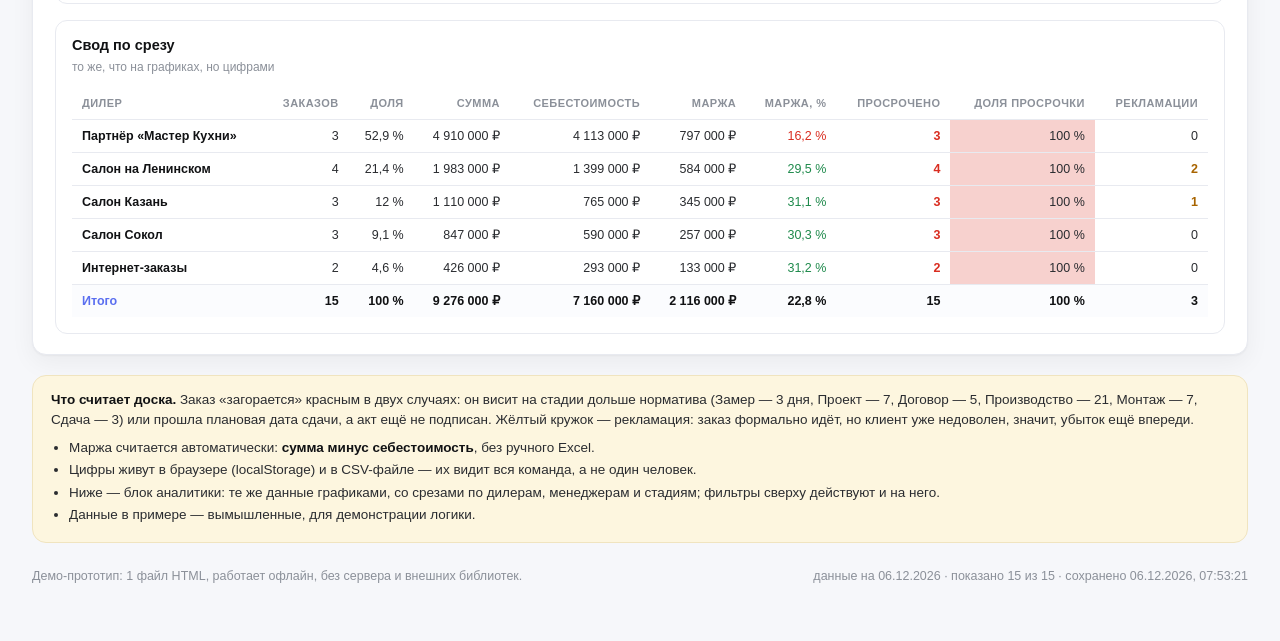
==== commit d31ef061: "Systematica: блок BI-аналитики на доске заказов - tool/index.html: раздел «Аналитика: где утекает ма" ====
--- a/Systematica/case_operational_director/tool/index.html
+++ b/Systematica/case_operational_director/tool/index.html
@@ -148,14 +148,54 @@
 .toast{position:fixed;right:24px;bottom:24px;background:var(--ink);color:#fff;font-size:13.5px;padding:11px 16px;border-radius:10px;opacity:0;transform:translateY(8px);transition:.18s;pointer-events:none;z-index:9}
 .toast.show{opacity:1;transform:none}
 
+/* ---------- BI: аналитика ---------- */
+.bi{background:var(--card);border:1px solid var(--line);border-radius:var(--radius);padding:20px 22px;box-shadow:var(--shadow);margin-top:20px}
+.bi-head{display:flex;justify-content:space-between;align-items:flex-start;gap:22px;flex-wrap:wrap}
+.bi-head h2{margin:0;font-size:23px;font-weight:800;color:var(--ink);letter-spacing:-.01em}
+.bi-head p{margin:6px 0 0;font-size:13px;color:var(--muted);max-width:72ch}
+.tabs{display:flex;gap:4px;background:#f1f3f8;border:1px solid var(--line);border-radius:10px;padding:4px}
+.tab{font:inherit;font-size:13.5px;font-weight:600;color:var(--muted);border:1px solid transparent;background:transparent;border-radius:8px;padding:7px 14px;cursor:pointer;transition:.12s}
+.tab:hover{color:var(--accent)}
+.tab.on{background:#fff;color:var(--accent);border-color:var(--line);box-shadow:0 1px 3px rgba(17,18,20,.06)}
+.bi-kpis{display:grid;grid-template-columns:repeat(5,1fr);gap:14px;margin:18px 0;padding-top:16px;border-top:1px solid var(--line)}
+.bi-kpi b{display:block;font-size:25px;font-weight:800;color:var(--ink);letter-spacing:-.02em;line-height:1.12}
+.bi-kpi span{display:block;font-size:12.5px;color:var(--muted);margin-top:3px}
+.bi-grid{display:grid;grid-template-columns:repeat(3,minmax(0,1fr));gap:16px;align-items:start}
+.panel{border:1px solid var(--line);border-radius:12px;padding:14px 16px 16px;background:#fff}
+.panel.full{grid-column:1/-1}
+.panel h3{margin:0;font-size:14.5px;font-weight:700;color:var(--ink)}
+.panel h3 small{display:block;font-weight:500;color:var(--muted);font-size:12px;margin-top:3px}
+.chart{margin-top:12px}
+.chart svg{display:block;width:100%;height:auto;overflow:visible}
+.chart svg + svg{margin-top:8px}
+.chart text{font-family:inherit}
+.lg-list{margin-top:12px;display:grid;gap:6px}
+.lg-row{display:grid;grid-template-columns:10px 1fr auto auto;gap:8px;align-items:baseline;font-size:12.5px}
+.lg-row i{width:10px;height:10px;border-radius:3px;align-self:center}
+.lg-row .nm{color:var(--body);overflow:hidden;text-overflow:ellipsis;white-space:nowrap}
+.lg-row .vv{color:var(--ink);font-weight:600}
+.lg-row .pp{color:var(--muted);min-width:46px;text-align:right}
+.legend2{display:flex;flex-wrap:wrap;gap:16px;margin-top:12px;font-size:12px;color:var(--muted)}
+.legend2 i{display:inline-block;width:10px;height:10px;border-radius:3px;margin-right:6px;vertical-align:-1px}
+.cap{margin-top:14px;font-size:12px;font-weight:600;color:var(--ink)}
+.cap:first-child{margin-top:6px}
+.bi-table{width:100%;border-collapse:collapse;font-size:12.5px;margin-top:12px}
+.bi-table th,.bi-table td{padding:7px 10px;border-bottom:1px solid var(--line);text-align:right;white-space:nowrap}
+.bi-table th{font-size:11px;text-transform:uppercase;letter-spacing:.04em;color:var(--muted);font-weight:600}
+.bi-table td:first-child,.bi-table th:first-child{text-align:left}
+.bi-table td.nm{color:var(--ink);font-weight:600}
+.bi-table tr.tot td{border-top:1px solid var(--line);border-bottom:0;font-weight:700;color:var(--ink);background:#fbfcfe}
+.bi-table tr.tot td.nm{color:var(--accent)}
+
 @media (max-width:1400px){
   .board{grid-template-columns:repeat(3,minmax(0,1fr))}
-  .kpis{grid-template-columns:repeat(3,1fr)}
+  .kpis,.bi-kpis{grid-template-columns:repeat(3,1fr)}
   .sbar{grid-template-columns:repeat(3,1fr)}
+  .bi-grid{grid-template-columns:repeat(2,minmax(0,1fr))}
 }
 @media (max-width:820px){
   .wrap{padding:20px 16px 40px}
-  .board,.kpis,.sbar{grid-template-columns:1fr}
+  .board,.kpis,.sbar,.bi-kpis,.bi-grid{grid-template-columns:1fr}
   h1{font-size:29px}
   .facts{gap:26px}
 }
@@ -163,9 +203,12 @@
 @page{size:A3 landscape;margin:10mm}
 @media print{
   body{background:#fff}
-  .bar,.btn,.switch{display:none!important}
+  .bar,.btn,.switch,.tabs{display:none!important}
   .board{grid-template-columns:repeat(6,minmax(0,1fr))}
   .card{break-inside:avoid}
+  .bi{box-shadow:none;break-inside:auto}
+  .bi-grid{grid-template-columns:repeat(3,minmax(0,1fr))}
+  .panel{break-inside:avoid}
 }
 </style>
 </head>
@@ -242,6 +285,49 @@
 
   <div class="board" id="board"></div>
 
+  <section class="bi" id="bi">
+    <div class="bi-head">
+      <div>
+        <h2>Аналитика: <span class="hl">где утекает маржа и время</span></h2>
+        <p>Те же заказы, но графиками. Вкладка меняет срез, фильтры сверху действуют и здесь:
+          сузили выборку — пересчитались и цифры, и графики. Данные вымышленные, ритм работы — настоящий.</p>
+      </div>
+      <div class="tabs" id="bi-tabs"></div>
+    </div>
+    <div class="bi-kpis" id="bi-kpis"></div>
+    <div class="bi-grid">
+      <div class="panel">
+        <h3>Структура портфеля<small>сумма заказов по срезу</small></h3>
+        <div class="chart" id="ch-structure"></div>
+      </div>
+      <div class="panel">
+        <h3>Сумма и маржа<small>себестоимость + маржа по позициям</small></h3>
+        <div class="chart" id="ch-money"></div>
+        <div class="legend2">
+          <span><i style="background:#9fb3dd"></i>себестоимость</span>
+          <span><i style="background:#3f9c63"></i>маржа</span>
+          <span><i style="background:#f1f3f8"></i>заказов нет</span>
+        </div>
+      </div>
+      <div class="panel">
+        <h3>Проблемность<small>доля просрочки и рекламаций внутри среза</small></h3>
+        <div class="chart" id="ch-risk"></div>
+        <div class="legend2">
+          <span><i style="background:#c9483a"></i>просрочено, % заказов</span>
+          <span><i style="background:#dfa32e"></i>рекламации, % заказов</span>
+        </div>
+      </div>
+      <div class="panel full">
+        <h3>Динамика по месяцам<small>по плановой дате сдачи · сумма и количество заказов</small></h3>
+        <div class="chart" id="ch-trend"></div>
+      </div>
+      <div class="panel full">
+        <h3>Свод по срезу<small>то же, что на графиках, но цифрами</small></h3>
+        <div id="bi-table"></div>
+      </div>
+    </div>
+  </section>
+
   <div class="note">
     <b>Что считает доска.</b> Заказ «загорается» красным в двух случаях: он висит на стадии
     дольше норматива (Замер — 3 дня, Проект — 7, Договор — 5, Производство — 21, Монтаж — 7,
@@ -250,6 +336,7 @@
     <ul>
       <li>Маржа считается автоматически: <b>сумма минус себестоимость</b>, без ручного Excel.</li>
       <li>Цифры живут в браузере (localStorage) и в CSV-файле — их видит вся команда, а не один человек.</li>
+      <li>Ниже — блок аналитики: те же данные графиками, со срезами по дилерам, менеджерам и стадиям; фильтры сверху действуют и на него.</li>
       <li>Данные в примере — вымышленные, для демонстрации логики.</li>
     </ul>
   </div>
@@ -436,7 +523,7 @@
 
 /* ---------- состояние и хранилище ---------- */
 var state = {
-  orders: [], q: '', dealer: '', manager: '', onlyHot: false, stage: null,
+  orders: [], q: '', dealer: '', manager: '', onlyHot: false, stage: null, bi: 'dealer',
   today: todayISO(), savedAt: null, source: ''
 };
 function save() {
@@ -517,8 +604,75 @@
   t.hotPct = t.n > 0 ? t.hot / t.n * 100 : 0;
   return t;
 }
+/* ---------- аналитика: срезы и динамика ---------- */
+function groupKey(o, dim) {
+  var v = dim === 'manager' ? o.manager : (dim === 'stage' ? o.stage : o.dealer);
+  return v || '\u2014 не указан \u2014';
+}
+function groupBy(rows, dim) {
+  var map = {}, order = [], total = 0;
+  rows.forEach(function (r) {
+    var k = groupKey(r.raw, dim);
+    if (!map[k]) {
+      map[k] = { key: k, n: 0, amount: 0, cost: 0, margin: 0, hot: 0, breach: 0, plan: 0, complaints: 0 };
+      order.push(k);
+    }
+    var g = map[k];
+    g.n++;
+    g.amount += r.raw.amount;
+    g.cost += r.raw.cost;
+    g.margin += r.margin;
+    if (r.overdue) { g.hot++; }
+    if (r.stageBreach) { g.breach++; }
+    if (r.planLate) { g.plan++; }
+    if (r.raw.complaint) { g.complaints++; }
+    total += r.raw.amount;
+  });
+  return order.map(function (k) {
+    var g = map[k];
+    g.marginPct = g.amount > 0 ? g.margin / g.amount * 100 : 0;
+    g.hotPct = g.n > 0 ? g.hot / g.n * 100 : 0;
+    g.complaintPct = g.n > 0 ? g.complaints / g.n * 100 : 0;
+    g.avgCheck = g.n > 0 ? g.amount / g.n : 0;
+    g.share = total > 0 ? g.amount / total * 100 : 0;
+    return g;
+  }).sort(function (a, b) { return b.amount - a.amount || (a.key < b.key ? -1 : 1); });
+}
+function monthKey(iso) { return iso ? String(iso).slice(0, 7) : ''; }
+function trendByMonth(rows) {
+  var map = {}, order = [];
+  rows.forEach(function (r) {
+    var k = monthKey(r.raw.planDate);
+    if (!k) { return; }
+    if (!map[k]) { map[k] = { month: k, n: 0, amount: 0, cost: 0, margin: 0, hot: 0, complaints: 0 }; order.push(k); }
+    var g = map[k];
+    g.n++;
+    g.amount += r.raw.amount;
+    g.cost += r.raw.cost;
+    g.margin += r.margin;
+    if (r.overdue) { g.hot++; }
+    if (r.raw.complaint) { g.complaints++; }
+  });
+  return order.sort().map(function (k) {
+    var g = map[k];
+    g.avgCheck = g.n > 0 ? g.amount / g.n : 0;
+    g.marginPct = g.amount > 0 ? g.margin / g.amount * 100 : 0;
+    return g;
+  });
+}
+function avgCheck(rows) {
+  var t = totals(rows);
+  return t.n > 0 ? t.amount / t.n : 0;
+}
 /* ---------- формат вывода ---------- */
 function fmtPct(v) { return v.toLocaleString('ru-RU', { maximumFractionDigits: 1 }) + ' %'; }
+var MONTHS_SHORT = ['янв', 'фев', 'мар', 'апр', 'май', 'июн', 'июл', 'авг', 'сен', 'окт', 'ноя', 'дек'];
+function fmtMonth(k) {
+  if (!k) { return '—'; }
+  return MONTHS_SHORT[+k.slice(5, 7) - 1] + ' ' + k.slice(2, 4);
+}
+function fmtCount(n) { return n.toLocaleString('ru-RU'); }
+function cut(s, max) { s = String(s == null ? '' : s); return s.length > max ? s.slice(0, max - 1) + '\u2026' : s; }
 function fmtDate(iso) {
   if (!iso) { return '—'; }
   var p = iso.split('-');
@@ -653,6 +807,223 @@
   document.getElementById('f-manager').innerHTML = opts(managers, state.manager, 'Все менеджеры');
 }
 
+/* ---------- BI: графики (чистый SVG, без библиотек) ---------- */
+var PAL = ['#5b6ff0', '#3f9c63', '#e08a3c', '#c2539b', '#2f9d9a', '#7c6bd6', '#d1603d', '#9aa0ab'];
+var CC = { grid: '#eef0f5', axis: '#9aa0ab', ink: '#111214', muted: '#8b9099',
+           cost: '#9fb3dd', green: '#3f9c63', orange: '#e08a3c', red: '#c9483a', amber: '#dfa32e' };
+var BI_DIMS = [
+  { id: 'dealer', label: 'По дилерам', dim: 'dealer', col: 'Дилер' },
+  { id: 'manager', label: 'По менеджерам', dim: 'manager', col: 'Менеджер' },
+  { id: 'stage', label: 'По стадиям', dim: 'stage', col: 'Стадия' }
+];
+function sOpen(w, h) {
+  return '<svg viewBox="0 0 ' + w + ' ' + h + '" preserveAspectRatio="xMidYMid meet" role="img">';
+}
+function sText(x, y, s, o) {
+  o = o || {};
+  return '<text x="' + (+x).toFixed(1) + '" y="' + (+y).toFixed(1) + '"' +
+    (o.anchor ? ' text-anchor="' + o.anchor + '"' : '') + ' font-size="' + (o.size || 11) + '"' +
+    (o.fill ? ' fill="' + o.fill + '"' : '') + (o.weight ? ' font-weight="' + o.weight + '"' : '') +
+    '>' + esc(s) + '</text>';
+}
+function sEmpty(msg) { return '<div class="empty">' + esc(msg || 'нет данных — загрузите заказы') + '</div>'; }
+
+/* шкала осей: «хорошие» шаги, чтобы подписи не сталкивались и был запас сверху */
+function niceStep(raw) {
+  var cands = [1, 1.2, 1.5, 2, 2.5, 3, 4, 5, 6, 8, 10], i;
+  if (!(raw > 0)) { return 1; }
+  var pow = Math.pow(10, Math.floor(Math.log(raw) / Math.LN10)), n = raw / pow;
+  for (i = 0; i < cands.length; i++) { if (n <= cands[i] + 1e-9) { return cands[i] * pow; } }
+  return 10 * pow;
+}
+function axisTicks(max, divisions) {
+  var step = niceStep((max > 0 ? max * 1.08 : 1) / divisions);
+  return { step: step, top: step * divisions };
+}
+function trimNum(v) { return v.toLocaleString('ru-RU', { maximumFractionDigits: 1 }); }
+function fmtAxis(n) {
+  var a = Math.abs(n);
+  if (a >= 1e6) { return trimNum(n / 1e6) + ' млн'; }
+  if (a >= 1e3) { return trimNum(n / 1e3) + ' тыс.'; }
+  return trimNum(n);
+}
+
+/* кольцевая диаграмма: структура портфеля и «Итого» в центре */
+function donutSvg(items) {
+  var total = items.reduce(function (a, g) { return a + g.amount; }, 0);
+  if (!total) { return sEmpty('нет заказов в этом срезе'); }
+  var CX = 104, CY = 104, R = 64, SW = 25, SIZE = 220, circ = 2 * Math.PI * R, acc = 0, s = sOpen(SIZE, SIZE);
+  s += '<circle cx="' + CX + '" cy="' + CY + '" r="' + R + '" fill="none" stroke="#f1f3f8" stroke-width="' + SW + '"/>';
+  items.forEach(function (g, i) {
+    var frac = g.amount / total, dash = frac * circ;
+    s += '<circle cx="' + CX + '" cy="' + CY + '" r="' + R + '" fill="none" stroke="' + PAL[i % PAL.length] +
+      '" stroke-width="' + SW + '" stroke-dasharray="' + dash.toFixed(2) + ' ' + (circ - dash).toFixed(2) +
+      '" stroke-dashoffset="' + (-acc).toFixed(2) + '" transform="rotate(-90 ' + CX + ' ' + CY + ')"/>';
+    acc += dash;
+    if (frac >= 0.07) {
+      var ang = (acc - dash / 2) / circ * 2 * Math.PI - Math.PI / 2;
+      s += sText(CX + Math.cos(ang) * (R + SW / 2 + 18), CY + Math.sin(ang) * (R + SW / 2 + 18) + 3,
+        Math.round(frac * 100) + ' %', { anchor: 'middle', size: 11, fill: CC.muted, weight: 600 });
+    }
+  });
+  s += sText(CX, CY - 1, 'Итого', { anchor: 'middle', size: 11.5, fill: CC.muted, weight: 600 });
+  var totalTxt = fmtShort(total);
+  s += sText(CX, CY + 20, totalTxt, { anchor: 'middle', size: totalTxt.length > 9 ? 14 : 16.5, fill: CC.ink, weight: 800 });
+  return s + '</svg>';
+}
+function legendRows(items) {
+  return '<div class="lg-list">' + items.map(function (g, i) {
+    return '<div class="lg-row"><i style="background:' + PAL[i % PAL.length] + '"></i>' +
+      '<span class="nm">' + esc(g.key) + '</span>' +
+      '<span class="vv">' + fmtShort(g.amount) + '</span>' +
+      '<span class="pp">' + fmtPct(g.share) + '</span></div>';
+  }).join('') + '</div>';
+}
+
+/* стековые бары: себестоимость + маржа, с осью и подписями как в кейсе */
+function barsSvg(items) {
+  var W = 470, L = 138, R2 = 152, T = 30, rowH = 30, plotW = W - L - R2;
+  var H = T + Math.max(1, items.length) * rowH + 8, max = 1, s, i, ax;
+  items.forEach(function (g) { if (g.amount > max) { max = g.amount; } });
+  ax = axisTicks(max, 2);
+  s = sOpen(W, H);
+  for (i = 0; i <= 2; i++) {
+    var x = L + plotW * (ax.step * i / ax.top);
+    s += '<line x1="' + x.toFixed(1) + '" y1="' + (T - 14) + '" x2="' + x.toFixed(1) + '" y2="' + (H - 6) + '" stroke="' + CC.grid + '"/>';
+    s += sText(x, T - 19, i === 0 ? '0' : fmtAxis(ax.step * i), { anchor: i === 0 ? 'start' : (i === 2 ? 'end' : 'middle'), size: 9.5, fill: CC.axis });
+  }
+  items.forEach(function (g, idx) {
+    var y = T + idx * rowH, h = 14;
+    var wc = plotW * Math.min(1, g.cost / ax.top), wm = plotW * Math.min(1, g.margin / ax.top);
+    s += sText(L - 9, y + h - 3, cut(g.key, 22), { anchor: 'end', size: 11.5, fill: CC.ink, weight: 600 });
+    s += '<rect x="' + L + '" y="' + y + '" width="' + plotW + '" height="' + h + '" rx="3" fill="#f6f7fa"/>';
+    if (wc > 0) { s += '<rect x="' + L + '" y="' + y + '" width="' + wc.toFixed(1) + '" height="' + h + '" rx="3" fill="' + CC.cost + '"/>'; }
+    if (wm > 0) { s += '<rect x="' + (L + wc).toFixed(1) + '" y="' + y + '" width="' + wm.toFixed(1) + '" height="' + h + '" rx="3" fill="' + CC.green + '"/>'; }
+    s += sText(L + wc + wm + 8, y + h - 3, fmtShort(g.amount) + ' · ' + fmtPct(g.marginPct), { size: 10.5, fill: CC.muted, weight: 600 });
+  });
+  return s + '</svg>';
+}
+
+/* бары проблемности: доля просрочки и доля рекламаций внутри среза */
+function riskSvg(items) {
+  var W = 470, L = 142, R2 = 66, T = 30, rowH = 46, plotW = W - L - R2;
+  var H = T + Math.max(1, items.length) * rowH + 4, s = sOpen(W, H);
+  [0, 25, 50, 75, 100].forEach(function (p) {
+    var x = L + plotW * p / 100;
+    s += '<line x1="' + x.toFixed(1) + '" y1="' + (T - 14) + '" x2="' + x.toFixed(1) + '" y2="' + (H - 4) + '" stroke="' + CC.grid + '"/>';
+    s += sText(x, T - 19, p + ' %', { anchor: p === 0 ? 'start' : (p === 100 ? 'end' : 'middle'), size: 9.5, fill: CC.axis });
+  });
+  items.forEach(function (g, idx) {
+    var y = T + idx * rowH;
+    s += sText(L - 9, y + 12, cut(g.key, 22), { anchor: 'end', size: 11.5, fill: CC.ink, weight: 600 });
+    [[CC.red, g.hotPct, y], [CC.amber, g.complaintPct, y + 19]].forEach(function (b) {
+      var w = plotW * Math.min(100, b[1]) / 100;
+      s += '<rect x="' + L + '" y="' + b[2] + '" width="' + plotW + '" height="11" rx="3" fill="#f6f7fa"/>';
+      if (w > 0) { s += '<rect x="' + L + '" y="' + b[2] + '" width="' + w.toFixed(1) + '" height="11" rx="3" fill="' + b[0] + '"/>'; }
+      s += sText(L + w + 7, b[2] + 9, Math.round(b[1]) + ' %', { size: 10.5, fill: CC.muted, weight: 600 });
+    });
+  });
+  return s + '</svg>';
+}
+
+/* area-график по месяцам — как «Динамика по суммам сделок» в кейсе */
+function areaSvg(points, val, fmt, stroke, fill) {
+  var W = 900, H = 168, L = 92, R2 = 26, T = 34, B = 28;
+  var pw = W - L - R2, ph = H - T - B, n = points.length, i, max = 0, v, ax;
+  for (i = 0; i < n; i++) { v = val(points[i]); if (v > max) { max = v; } }
+  max = max || 1;
+  ax = axisTicks(max, 4);
+  var X = function (k) { return n === 1 ? L + pw / 2 : L + k * pw / (n - 1); };
+  var Y = function (v2) { return T + ph - (v2 / ax.top) * ph; };
+  var s = sOpen(W, H), line = '';
+  for (i = 0; i <= 4; i++) {
+    var y = T + ph - (ax.step * i / ax.top) * ph;
+    s += '<line x1="' + L + '" y1="' + y.toFixed(1) + '" x2="' + (L + pw) + '" y2="' + y.toFixed(1) + '" stroke="' + CC.grid + '"/>';
+    s += sText(L - 10, y + 3.5, fmt(ax.step * i), { anchor: 'end', size: 10, fill: CC.axis });
+  }
+  for (i = 0; i < n; i++) { line += (i ? ' L ' : 'M ') + X(i).toFixed(1) + ' ' + Y(val(points[i])).toFixed(1); }
+  s += '<path d="' + line + ' L ' + X(n - 1).toFixed(1) + ' ' + (T + ph) + ' L ' + X(0).toFixed(1) + ' ' +
+    (T + ph) + ' Z" fill="' + fill + '"/>';
+  s += '<path d="' + line + '" fill="none" stroke="' + stroke + '" stroke-width="2"/>';
+  var skip = Math.ceil(n / 8);
+  for (i = 0; i < n; i++) {
+    s += '<circle cx="' + X(i).toFixed(1) + '" cy="' + Y(val(points[i])).toFixed(1) + '" r="3" fill="' + stroke + '"/>';
+    if (n <= 8) {
+      var lblX = X(i), lblAnchor = 'middle';
+      if (i === 0) { lblX = X(i) + 7; lblAnchor = 'start'; }
+      else if (i === n - 1) { lblX = X(i) - 7; lblAnchor = 'end'; }
+      s += sText(lblX, Y(val(points[i])) - 9, fmt(val(points[i])), { anchor: lblAnchor, size: 10, fill: stroke, weight: 600 });
+    }
+    if (i % skip === 0 || i === n - 1) {
+      s += sText(X(i), T + ph + 18, fmtMonth(points[i].month), { anchor: 'middle', size: 10.5, fill: CC.muted, weight: 600 });
+    }
+  }
+  return s + '</svg>';
+}
+
+/* сводная таблица с тепловой подсветкой — как «Таблица по всем сотрудникам» */
+function pivotHtml(items, colName, t) {
+  var head = ['<th>' + esc(colName) + '</th>', '<th>Заказов</th>', '<th>Доля</th>', '<th>Сумма</th>',
+              '<th>Себестоимость</th>', '<th>Маржа</th>', '<th>Маржа, %</th>', '<th>Просрочено</th>',
+              '<th>Доля просрочки</th>', '<th>Рекламации</th>'];
+  var body = items.map(function (g) {
+    var heat = 'background:rgba(217,45,32,' + (Math.min(100, g.hotPct) / 100 * 0.22).toFixed(3) + ')';
+    return '<tr>' +
+      '<td class="nm">' + esc(g.key) + '</td>' +
+      '<td>' + fmtCount(g.n) + '</td>' +
+      '<td>' + fmtPct(g.share) + '</td>' +
+      '<td>' + fmtMoney(g.amount) + '</td>' +
+      '<td>' + fmtMoney(g.cost) + '</td>' +
+      '<td>' + fmtMoney(g.margin) + '</td>' +
+      '<td class="' + moneyClass(g.marginPct) + '">' + fmtPct(g.marginPct) + '</td>' +
+      '<td' + (g.hot ? ' style="color:#d92d20;font-weight:600"' : '') + '>' + fmtCount(g.hot) + '</td>' +
+      '<td style="' + heat + '">' + fmtPct(g.hotPct) + '</td>' +
+      '<td' + (g.complaints ? ' style="color:#a86400;font-weight:600"' : '') + '>' + fmtCount(g.complaints) + '</td>' +
+    '</tr>';
+  }).join('');
+  var totalRow = '<tr class="tot"><td class="nm">Итого</td>' +
+    '<td>' + fmtCount(t.n) + '</td><td>100 %</td><td>' + fmtMoney(t.amount) + '</td>' +
+    '<td>' + fmtMoney(t.amount - t.margin) + '</td><td>' + fmtMoney(t.margin) + '</td>' +
+    '<td>' + fmtPct(t.marginPct) + '</td><td>' + fmtCount(t.hot) + '</td>' +
+    '<td>' + fmtPct(t.hotPct) + '</td><td>' + fmtCount(t.complaints) + '</td></tr>';
+  return '<table class="bi-table"><thead><tr>' + head.join('') + '</tr></thead>' +
+    '<tbody>' + body + totalRow + '</tbody></table>';
+}
+
+function biKpis(rows, t) {
+  return [
+    [fmtCount(t.n), 'заказов в срезе'],
+    [fmtShort(t.amount), 'сумма среза'],
+    [fmtShort(avgCheck(rows)), 'средний чек'],
+    [fmtPct(t.marginPct), 'маржа среза · ' + fmtShort(t.margin)],
+    [fmtPct(t.hotPct), 'доля просрочки · рекламаций ' + t.complaints]
+  ].map(function (it) {
+    return '<div class="bi-kpi"><b>' + esc(it[0]) + '</b><span>' + esc(it[1]) + '</span></div>';
+  }).join('');
+}
+
+function renderBi(rows) {
+  var t = totals(rows);
+  var cur = BI_DIMS.filter(function (d) { return d.id === state.bi; })[0] || BI_DIMS[0];
+  var groups = groupBy(rows, cur.dim);
+  document.getElementById('bi-tabs').innerHTML = BI_DIMS.map(function (d) {
+    return '<button type="button" class="tab' + (d.id === cur.id ? ' on' : '') + '" data-bi="' + d.id + '">' +
+      d.label + '</button>';
+  }).join('');
+  document.getElementById('bi-kpis').innerHTML = biKpis(rows, t);
+  document.getElementById('ch-structure').innerHTML = groups.length ? donutSvg(groups) + legendRows(groups) : sEmpty();
+  document.getElementById('ch-money').innerHTML = groups.length ? barsSvg(groups.slice(0, 8)) : sEmpty();
+  document.getElementById('ch-risk').innerHTML = groups.length ? riskSvg(groups.slice(0, 8)) : sEmpty();
+  var tr = trendByMonth(rows);
+  document.getElementById('ch-trend').innerHTML = tr.length
+    ? '<div class="cap">Сумма заказов по плановой дате сдачи</div>' +
+      areaSvg(tr, function (p) { return p.amount; }, fmtShort, CC.green, 'rgba(63,156,99,.16)') +
+      '<div class="cap">Количество заказов</div>' +
+      areaSvg(tr, function (p) { return p.n; }, fmtCount, CC.orange, 'rgba(224,138,60,.16)')
+    : sEmpty('в этом срезе нет заказов с плановой датой');
+  document.getElementById('bi-table').innerHTML = groups.length ? pivotHtml(groups, cur.col, t) : sEmpty();
+}
+
 function render() {
   var rows = visibleRows();
   var t = totals(rows);
@@ -660,6 +1031,7 @@
   renderKpis(t);
   renderStageBar(rows);
   renderBoard(rows);
+  renderBi(rows);
   renderFilters();
   var stamp = 'данные на ' + fmtDate(state.today) + ' · показано ' + rows.length +
     ' из ' + state.orders.length;
@@ -715,6 +1087,12 @@
     var s = chip.getAttribute('data-stage');
     state.stage = state.stage === s ? null : s;
     render();
+  });
+  document.getElementById('bi-tabs').addEventListener('click', function (e) {
+    var b = e.target.closest ? e.target.closest('.tab') : null;
+    if (!b) { return; }
+    state.bi = b.getAttribute('data-bi');
+    renderBi(visibleRows());
   });
   document.getElementById('b-import').addEventListener('click', function () {
     document.getElementById('file').click();
@@ -761,6 +1139,7 @@
   if (p.get('dealer')) { state.dealer = p.get('dealer'); }
   if (p.get('manager')) { state.manager = p.get('manager'); }
   if (p.get('q')) { state.q = p.get('q'); }
+  if (p.get('bi')) { state.bi = p.get('bi'); }
 }
 function syncControls() {
   document.getElementById('q').value = state.q;
